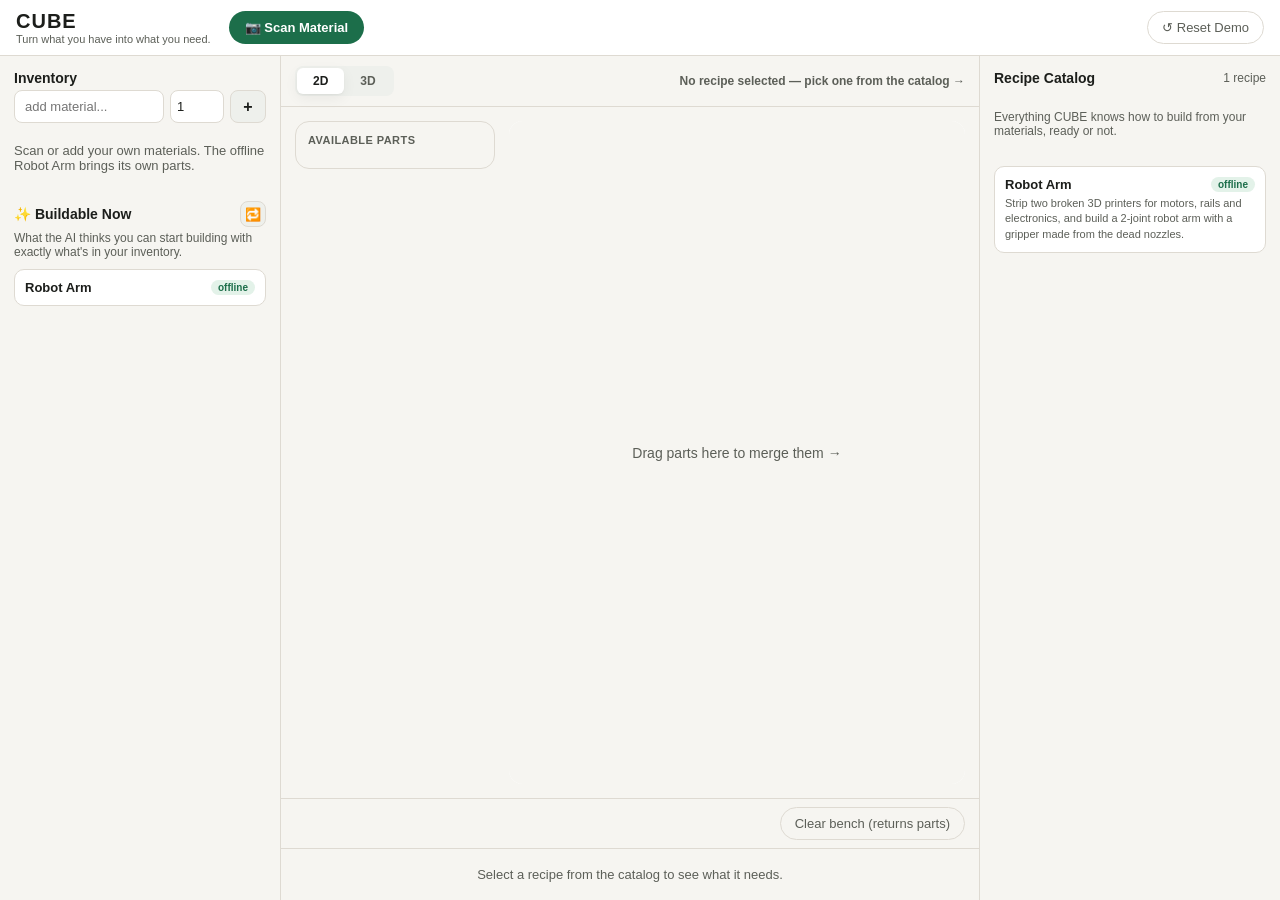
==== cube-mvp/index.html @ 304a88ef "Polish: recipe count plural, clearer inventory note, task board status" ====
<!DOCTYPE html>
<html lang="en">
<head>
<meta charset="UTF-8">
<meta name="viewport" content="width=device-width, initial-scale=1.0">
<title>CUBE — Scrap to Creation</title>
<link rel="stylesheet" href="style.css">
<script type="importmap">
{ "imports": { "three": "./vendor/three.module.js" } }
</script>
</head>
<body>

<header class="topbar">
  <div class="brand">
    <div class="brand-mark">CUBE</div>
    <div class="brand-tag">Turn what you have into what you need.</div>
  </div>
  <button class="scan-btn" id="scanBtn" title="Scan a material with your camera">📷 Scan Material</button>
  <div class="badges" id="badgeRow" aria-label="Badges earned"></div>
  <button class="reset-btn" id="resetBtn" title="Reset demo to a clean slate">↺ Reset Demo</button>
</header>

<div class="workspace-shell">

  <!-- LEFT PANEL -->
  <aside class="panel panel-left">
    <div class="panel-section">
      <div class="panel-section-head">
        <h3>Inventory</h3>
      </div>
      <form class="add-material-form compact" id="addMaterialForm">
        <input type="text" id="materialNameInput" placeholder="add material..." autocomplete="off" required>
        <input type="number" id="materialQtyInput" placeholder="qty" min="1" value="1" required>
        <button type="submit" class="icon-btn" title="Add">+</button>
      </form>
      <div class="card-grid compact" id="inventoryGrid"></div>
      <div class="empty-note" id="inventoryEmptyNote">Scan or add your own materials. The offline Robot Arm brings its own parts.</div>
    </div>

    <div class="panel-section">
      <div class="panel-section-head">
        <h3>✨ Buildable Now</h3>
        <button class="icon-btn small" id="refreshIdeasBtn" title="Generate / refresh ideas">🔁</button>
      </div>
      <p class="panel-hint">What the AI thinks you can start building with exactly what's in your inventory.</p>
      <div id="buildableNowList"></div>
      <div class="empty-note" id="buildableNowEmptyNote">Add materials, then generate ideas.</div>
      <div class="error-banner" id="generateError"></div>
    </div>
  </aside>

  <!-- CENTER VIEWER -->
  <main class="panel panel-center">
    <div class="viewer-toolbar">
      <div class="view-toggle" id="viewToggle">
        <button class="view-toggle-btn active" data-view="2d">2D</button>
        <button class="view-toggle-btn" data-view="3d">3D</button>
      </div>
      <div class="active-recipe-label" id="activeRecipeLabel">No recipe selected — pick one from the catalog →</div>
    </div>

    <div class="viewer-stage-wrap">
      <div class="palette" id="palette">
        <div class="palette-title">Available parts</div>
        <div class="palette-list" id="paletteList"></div>
      </div>

      <div class="viewer-stage">
        <!-- 2D merge canvas -->
        <div class="viewer-pane active" id="viewer2d">
          <div class="bench" id="bench">
            <div class="bench-empty" id="benchEmpty">Drag parts here to merge them →</div>
            <div class="hologram-row" id="hologramRow"></div>
          </div>
        </div>

        <!-- 3D viewer -->
        <div class="viewer-pane" id="viewer3d">
          <canvas id="threeCanvas"></canvas>
          <div class="viewer3d-hint">Drag to orbit · scroll to zoom · drag a part to move it</div>
        </div>
      </div>
    </div>

    <div class="viewer-actions">
      <button class="ghost-btn" id="clearBenchBtn">Clear bench (returns parts)</button>
    </div>

    <!-- requirements for the active recipe -->
    <div class="requirements-bar" id="requirementsBar">
      <div class="requirements-empty" id="requirementsEmpty">Select a recipe from the catalog to see what it needs.</div>
      <div class="requirements-active" id="requirementsActive" hidden>
        <div class="progress-row">
          <div class="progress-bar-track"><div class="progress-bar-fill" id="progressFill"></div></div>
          <span id="progressLabel">0 / 0 ready</span>
        </div>
        <ul class="req-list" id="reqList"></ul>
        <button class="primary-btn big" id="buildBtn" disabled>🔧 Build It</button>
      </div>
    </div>
  </main>

  <!-- RIGHT PANEL -->
  <aside class="panel panel-right">
    <div class="panel-section-head">
      <h3>Recipe Catalog</h3>
      <span class="hint" id="catalogCount"></span>
    </div>
    <p class="panel-hint">Everything CUBE knows how to build from your materials, ready or not.</p>
    <div id="catalogList"></div>
    <div class="empty-note" id="catalogEmptyNote">No recipes yet — add materials and generate ideas.</div>
  </aside>

</div>

<!-- SCAN MODAL -->
<div class="modal-overlay" id="scanModal">
  <div class="modal scan-modal">
    <h2>Scan Material</h2>
    <p class="sub" id="scanStatus">Point your camera at the item and capture.</p>

    <div class="scan-camera-wrap" id="scanCameraWrap">
      <video id="scanVideo" autoplay playsinline muted></video>
      <div class="scan-flash" id="scanFlash"></div>
    </div>
    <canvas id="scanCanvas" hidden></canvas>
    <img id="scanPreview" class="scan-preview" hidden alt="Captured material">

    <div class="scan-actions" id="scanActionsCapture">
      <button class="primary-btn big" id="captureBtn">📸 Capture</button>
      <button class="ghost-btn" id="scanManualBtn">Skip — type it in instead</button>
    </div>

    <div class="scan-result" id="scanResult" hidden>
      <label class="photo-label" for="scanNameInput">What CUBE thinks this is (edit if wrong)</label>
      <input type="text" id="scanNameInput">
      <input type="number" id="scanQtyInput" min="1" value="1">
      <div class="scan-actions">
        <button class="primary-btn" id="scanConfirmBtn">+ Add to inventory</button>
        <button class="ghost-btn" id="scanRetryBtn">Retake</button>
      </div>
    </div>

    <div class="manual-add" id="manualAddPanel" hidden>
      <label class="photo-label" for="manualNameInput">Material name</label>
      <input type="text" id="manualNameInput" placeholder="e.g. broken stepper motor" autocomplete="off">
      <input type="number" id="manualQtyInput" min="1" value="1">
      <div class="scan-actions">
        <button class="primary-btn" id="manualConfirmBtn">+ Add to inventory</button>
        <button class="ghost-btn" id="manualBackBtn">Back to camera</button>
      </div>
    </div>

    <button class="ghost-btn close-scan" id="closeScanBtn">Close</button>
  </div>
</div>

<!-- ASSEMBLY MODAL -->
<div class="modal-overlay" id="assemblyModal">
  <div class="modal">
    <h2>Assembly Guide</h2>
    <p class="sub" id="assemblyStatus">Follow the steps in order. Check each one off.</p>
    <div class="steps-loading" id="stepsLoading" hidden>✨ Asking the AI to write assembly steps for this build...</div>
    <ol class="steps-list" id="stepsList"></ol>

    <div class="photo-step" id="photoStep">
      <label class="photo-label" for="photoInput">Upload a progress photo</label>
      <input type="file" id="photoInput" accept="image/*">
      <img id="photoPreview" class="photo-preview" alt="Progress photo preview" hidden>
    </div>

    <button class="primary-btn big" id="completeBtn" disabled>✅ Mark Build Complete</button>
    <button class="ghost-btn" id="closeModalBtn">Close</button>
  </div>
</div>

<!-- COMPLETION OVERLAY -->
<div class="modal-overlay" id="completeModal">
  <div class="modal complete-modal">
    <div class="trophy">🏆</div>
    <h2 id="completeTitle">Build Complete</h2>
    <p class="pitch-line">"CUBE turns discarded materials into a playable engineering inventory. Scan what you have, combine parts to discover ideas, and follow an interactive assembly guide to build something real."</p>
    <button class="primary-btn big" id="closeCompleteBtn">Nice</button>
  </div>
</div>

<canvas id="confettiCanvas"></canvas>

<div class="toast" id="toast"></div>

<script type="module" src="app.js"></script>
</body>
</html>
---- cube-mvp/style.css ----
:root {
  --bg: #f6f5f1;
  --surface: #ffffff;
  --surface-2: #eef0ec;
  --text: #1c1e1b;
  --text-dim: #5c5f58;
  --border: #dedad2;
  --accent: #1c6e4a;
  --accent-ink: #ffffff;
  --red: #c0392b;
  --red-bg: #fbe9e7;
  --green: #1c6e4a;
  --green-bg: #e3f2e9;
  --shadow: 0 1px 2px rgba(0,0,0,.04), 0 4px 14px rgba(0,0,0,.06);
  --radius: 14px;
}

:root:not([data-theme="light"]) {
  @media (prefers-color-scheme: dark) {
    --bg: #15171a;
    --surface: #1f2226;
    --surface-2: #262a2f;
    --text: #eef0ec;
    --text-dim: #9aa09a;
    --border: #33373c;
    --accent: #4fcf8e;
    --accent-ink: #0b1310;
    --red: #ff6b5e;
    --red-bg: #3a2220;
    --green: #4fcf8e;
    --green-bg: #1c2e24;
    --shadow: 0 1px 2px rgba(0,0,0,.3), 0 6px 20px rgba(0,0,0,.4);
  }
}
:root[data-theme="dark"] {
  --bg: #15171a;
  --surface: #1f2226;
  --surface-2: #262a2f;
  --text: #eef0ec;
  --text-dim: #9aa09a;
  --border: #33373c;
  --accent: #4fcf8e;
  --accent-ink: #0b1310;
  --red: #ff6b5e;
  --red-bg: #3a2220;
  --green: #4fcf8e;
  --green-bg: #1c2e24;
  --shadow: 0 1px 2px rgba(0,0,0,.3), 0 6px 20px rgba(0,0,0,.4);
}

* { box-sizing: border-box; }
[hidden] { display: none !important; }
html, body { margin: 0; padding: 0; height: 100%; }
body {
  background: var(--bg);
  color: var(--text);
  font-family: -apple-system, BlinkMacSystemFont, "Segoe UI", Roboto, Helvetica, Arial, sans-serif;
  height: 100vh;
  display: flex;
  flex-direction: column;
  overflow: hidden;
}

/* ---------- Top bar ---------- */
.topbar {
  display: flex;
  align-items: center;
  gap: 14px;
  padding: 10px 16px;
  background: var(--surface);
  border-bottom: 1px solid var(--border);
  flex-wrap: wrap;
  flex: 0 0 auto;
}
.brand { display: flex; flex-direction: column; margin-right: 4px; }
.brand-mark { font-size: 20px; font-weight: 800; letter-spacing: 1px; }
.brand-tag { font-size: 11px; color: var(--text-dim); }

.scan-btn {
  background: var(--accent);
  color: var(--accent-ink);
  border: none;
  border-radius: 999px;
  padding: 9px 16px;
  font-size: 13px;
  font-weight: 700;
  cursor: pointer;
}

.badges { display: flex; gap: 6px; flex-wrap: wrap; margin-left: auto; }
.badge-pill {
  background: var(--green-bg);
  color: var(--green);
  border-radius: 999px;
  padding: 4px 10px;
  font-size: 12px;
  font-weight: 700;
  white-space: nowrap;
}
.reset-btn, .ghost-btn {
  background: transparent;
  border: 1px solid var(--border);
  color: var(--text-dim);
  border-radius: 999px;
  padding: 8px 14px;
  font-size: 13px;
  cursor: pointer;
}
.reset-btn:hover, .ghost-btn:hover { border-color: var(--text-dim); color: var(--text); }

.icon-btn {
  background: var(--surface-2);
  border: 1px solid var(--border);
  color: var(--text);
  border-radius: 8px;
  width: 36px;
  font-weight: 800;
  cursor: pointer;
  font-size: 16px;
}
.icon-btn.small { width: 26px; height: 26px; font-size: 13px; padding: 0; }

.primary-btn {
  background: var(--accent);
  color: var(--accent-ink);
  border: none;
  border-radius: 10px;
  padding: 10px 18px;
  font-size: 14px;
  font-weight: 700;
  cursor: pointer;
}
.primary-btn:disabled { opacity: .35; cursor: not-allowed; }
.primary-btn.big { padding: 14px 20px; font-size: 16px; width: 100%; margin-top: 4px; }

.hint { font-size: 12px; color: var(--text-dim); }
.panel-hint { font-size: 12px; color: var(--text-dim); margin: 2px 0 10px; }

.empty-note { color: var(--text-dim); font-size: 13px; padding: 10px 0; display: none; }
.empty-note.visible { display: block; }

.error-banner {
  display: none;
  margin-top: 10px;
  background: var(--red-bg);
  color: var(--red);
  border-radius: 10px;
  padding: 10px 12px;
  font-size: 12px;
  line-height: 1.5;
}
.error-banner.visible { display: block; }

/* ---------- 3-panel shell ---------- */
.workspace-shell {
  flex: 1 1 auto;
  min-height: 0;
  display: grid;
  grid-template-columns: 280px 1fr 300px;
  gap: 1px;
  background: var(--border);
  overflow: hidden;
}
@media (max-width: 980px) {
  .workspace-shell { grid-template-columns: 1fr; grid-template-rows: auto auto auto; overflow-y: auto; }
}

.panel {
  background: var(--bg);
  overflow-y: auto;
  padding: 14px;
  min-height: 0;
}
.panel-left, .panel-right { display: flex; flex-direction: column; gap: 18px; }
.panel-section-head { display: flex; align-items: center; justify-content: space-between; gap: 8px; margin-bottom: 4px; }
.panel-section-head h3 { margin: 0; font-size: 14px; }

/* ---------- Inventory / material cards ---------- */
.add-material-form { display: flex; gap: 6px; margin-bottom: 10px; }
.add-material-form input[type="text"] {
  flex: 1; min-width: 0;
  padding: 8px 10px; border-radius: 8px; border: 1px solid var(--border);
  background: var(--surface); color: var(--text); font-size: 13px;
}
.add-material-form input[type="number"] {
  width: 54px; padding: 8px 6px; border-radius: 8px; border: 1px solid var(--border);
  background: var(--surface); color: var(--text); font-size: 13px;
}

.card-grid { display: grid; grid-template-columns: repeat(auto-fill, minmax(130px, 1fr)); gap: 8px; }
.card-grid.compact { grid-template-columns: 1fr 1fr; }
.item-card {
  background: var(--surface);
  border: 1px solid var(--border);
  border-radius: 10px;
  box-shadow: var(--shadow);
  padding: 8px;
  display: flex;
  flex-direction: column;
  gap: 5px;
}
.item-icon {
  width: 30px; height: 30px;
  border-radius: 8px;
  display: flex; align-items: center; justify-content: center;
  font-weight: 800; font-size: 10px; color: #fff;
}
.item-name { font-size: 11px; font-weight: 700; line-height: 1.25; }
.item-qty-row { display: flex; align-items: center; justify-content: space-between; margin-top: auto; }
.item-qty { font-size: 14px; font-weight: 800; }
.qty-controls { display: flex; gap: 3px; }
.qty-btn {
  width: 20px; height: 20px; border-radius: 5px; border: 1px solid var(--border);
  background: var(--surface-2); color: var(--text); cursor: pointer; font-weight: 700; font-size: 11px;
  display: flex; align-items: center; justify-content: center;
}
.item-remove {
  background: transparent; border: none; color: var(--text-dim);
  cursor: pointer; font-size: 12px; padding: 0; line-height: 1; align-self: flex-end;
}
.item-remove:hover { color: var(--red); }

/* ---------- Buildable-now & catalog lists ---------- */
.idea-row {
  background: var(--surface);
  border: 1px solid var(--border);
  border-radius: 10px;
  padding: 10px;
  margin-bottom: 8px;
  cursor: pointer;
  transition: border-color .15s;
}
.idea-row:hover { border-color: var(--accent); }
.idea-row.active { border-color: var(--accent); box-shadow: 0 0 0 2px var(--accent); }
.idea-row-top { display: flex; align-items: center; justify-content: space-between; gap: 6px; }
.idea-row-title { font-size: 13px; font-weight: 700; }
.idea-row .pitch { font-size: 11px; color: var(--text-dim); margin: 4px 0 0; line-height: 1.4; }
.idea-badge {
  font-size: 10px; font-weight: 700; padding: 2px 7px; border-radius: 999px; white-space: nowrap; flex-shrink: 0;
}
.idea-badge.offline-badge { background: var(--green-bg); color: var(--green); }
.idea-badge.match-badge { background: var(--surface-2); color: var(--text-dim); }
.idea-badge.ready-badge { background: var(--green-bg); color: var(--green); }

/* ---------- Center viewer ---------- */
.panel-center { display: flex; flex-direction: column; padding: 0; gap: 0; overflow: hidden; }

.viewer-toolbar {
  display: flex; align-items: center; justify-content: space-between; gap: 10px;
  padding: 10px 14px; border-bottom: 1px solid var(--border); flex: 0 0 auto;
}
.view-toggle { display: flex; background: var(--surface-2); border-radius: 8px; padding: 2px; }
.view-toggle-btn {
  background: transparent; border: none; padding: 6px 16px; font-size: 12px; font-weight: 700;
  color: var(--text-dim); border-radius: 6px; cursor: pointer;
}
.view-toggle-btn.active { background: var(--surface); color: var(--text); box-shadow: var(--shadow); }
.active-recipe-label { font-size: 12px; font-weight: 600; color: var(--text-dim); text-align: right; }

.viewer-stage-wrap { flex: 1 1 auto; display: grid; grid-template-columns: 200px 1fr; gap: 14px; min-height: 0; padding: 14px; }
@media (max-width: 760px) { .viewer-stage-wrap { grid-template-columns: 1fr; } }

.viewer-stage { position: relative; min-height: 300px; background: var(--surface); border-radius: var(--radius); overflow: hidden; }
.viewer-pane { position: absolute; inset: 0; display: none; overflow: auto; }
.viewer-pane.active { display: block; }
#viewer3d.viewer-pane.active { display: flex; overflow: hidden; }

.palette {
  background: var(--bg);
  border: 1px solid var(--border);
  border-radius: var(--radius);
  padding: 12px;
  align-self: start;
  max-height: 100%;
  overflow-y: auto;
}
.palette-title { font-size: 11px; font-weight: 700; text-transform: uppercase; letter-spacing: .04em; color: var(--text-dim); margin-bottom: 10px; }
.palette-list { display: flex; flex-direction: column; gap: 8px; }

.chip {
  display: flex; align-items: center; gap: 8px;
  background: var(--surface-2);
  border: 1px solid var(--border);
  border-radius: 999px;
  padding: 6px 10px 6px 6px;
  cursor: grab;
  user-select: none;
  font-size: 12px;
  font-weight: 600;
}
.chip.disabled { opacity: .35; cursor: not-allowed; }
.chip-icon {
  width: 24px; height: 24px; border-radius: 50%;
  display: flex; align-items: center; justify-content: center;
  color: #fff; font-size: 10px; font-weight: 800; flex-shrink: 0;
}
.chip-qty { color: var(--text-dim); font-weight: 700; margin-left: 2px; }
/* Part icons (parts.js, TASKS.md #2) */
.item-icon, .chip-icon { color: #fff; }
.item-icon svg { width: 20px; height: 20px; }
.chip-icon svg { width: 16px; height: 16px; }

.bench {
  position: absolute;
  inset: 0;
  background: var(--bg);
  overflow: hidden;
}
.bench-empty {
  position: absolute; inset: 0;
  display: flex; align-items: center; justify-content: center;
  color: var(--text-dim); font-size: 14px; pointer-events: none; text-align: center; padding: 20px;
}
.bench-token {
  position: absolute;
  display: flex; align-items: center; gap: 6px;
  background: var(--surface-2);
  border: 1px solid var(--border);
  border-radius: 999px;
  padding: 6px 10px 6px 6px;
  cursor: grab;
  font-size: 12px;
  font-weight: 700;
  box-shadow: var(--shadow);
  touch-action: none;
}
.hologram-row {
  position: absolute; top: 10px; left: 10px; right: 10px;
  display: flex; flex-wrap: wrap; gap: 6px; pointer-events: none; z-index: 2;
}
.hologram-chip {
  display: flex; align-items: center; gap: 5px;
  border-radius: 999px; padding: 4px 9px 4px 4px;
  font-size: 11px; font-weight: 700;
  border: 2px dashed var(--accent); color: var(--accent); background: color-mix(in srgb, var(--accent) 8%, transparent);
}
.hologram-chip.satisfied { border-style: solid; background: var(--green-bg); color: var(--green); }
.hologram-chip .chip-icon { width: 18px; height: 18px; font-size: 8px; }
.hologram-chip .chip-icon svg { width: 12px; height: 12px; }
.bench-token.shake { animation: shake .3s; }
@keyframes shake {
  0%,100% { transform: translateX(0); }
  25% { transform: translateX(-4px); }
  75% { transform: translateX(4px); }
}

.viewer-actions { display: flex; justify-content: flex-end; padding: 8px 14px; border-top: 1px solid var(--border); flex: 0 0 auto; }

#threeCanvas { width: 100%; height: 100%; display: block; }
.viewer3d-hint {
  position: absolute; bottom: 10px; left: 50%; transform: translateX(-50%);
  font-size: 11px; color: var(--text-dim); background: var(--surface); padding: 4px 10px;
  border-radius: 999px; border: 1px solid var(--border); pointer-events: none;
}

/* ---------- Requirements bar (bottom of center panel) ---------- */
.requirements-bar { flex: 0 0 auto; border-top: 1px solid var(--border); padding: 12px 14px; max-height: 38vh; overflow-y: auto; }
.requirements-empty { font-size: 13px; color: var(--text-dim); text-align: center; padding: 6px; }
.progress-row { display: flex; align-items: center; gap: 10px; margin-bottom: 10px; }
.progress-bar-track { flex: 1; height: 8px; background: var(--surface-2); border-radius: 999px; overflow: hidden; }
.progress-bar-fill { height: 100%; width: 0%; background: var(--accent); transition: width .3s ease; }
#progressLabel { font-size: 12px; color: var(--text-dim); white-space: nowrap; }

.req-list { list-style: none; margin: 0 0 8px; padding: 0; display: grid; grid-template-columns: repeat(auto-fill, minmax(180px,1fr)); gap: 6px; }
.req-item {
  display: flex; align-items: center; justify-content: space-between;
  padding: 7px 10px;
  border-radius: 10px;
  font-size: 12px;
  font-weight: 600;
}
.req-item.red { background: var(--red-bg); color: var(--red); }
.req-item.green { background: var(--green-bg); color: var(--green); }
.req-count { font-weight: 800; }

/* ---------- Modals ---------- */
.modal-overlay {
  position: fixed; inset: 0; background: rgba(0,0,0,.5);
  display: none; align-items: center; justify-content: center;
  padding: 20px; z-index: 100;
}
.modal-overlay.visible { display: flex; }
.modal {
  background: var(--surface);
  border-radius: var(--radius);
  padding: 24px;
  max-width: 480px;
  width: 100%;
  max-height: 86vh;
  overflow-y: auto;
  box-shadow: var(--shadow);
}
.modal h2 { margin-top: 0; }
.modal .sub { color: var(--text-dim); font-size: 14px; }

.steps-loading { font-size: 13px; color: var(--text-dim); padding: 16px 0; text-align: center; }
.steps-list { padding-left: 0; margin: 0 0 16px; list-style: none; display: flex; flex-direction: column; gap: 10px; }
.step-item { display: flex; gap: 10px; align-items: flex-start; font-size: 14px; }
.step-item input[type="checkbox"] { margin-top: 3px; width: 18px; height: 18px; flex-shrink: 0; }
.step-item.done span { text-decoration: line-through; color: var(--text-dim); }

.photo-step { margin: 16px 0; display: flex; flex-direction: column; gap: 8px; }
.photo-label { font-size: 13px; font-weight: 700; }
.photo-preview { max-width: 100%; border-radius: 10px; margin-top: 6px; }

.complete-modal { text-align: center; }
.trophy { font-size: 48px; }
.pitch-line { font-size: 14px; color: var(--text-dim); font-style: italic; margin: 10px 0 18px; }

/* ---------- Scan modal ---------- */
.scan-modal { max-width: 420px; }
.scan-camera-wrap {
  position: relative;
  background: #000;
  border-radius: 10px;
  overflow: hidden;
  aspect-ratio: 4 / 3;
  margin: 12px 0;
}
#scanVideo { width: 100%; height: 100%; object-fit: cover; display: block; }
.scan-flash {
  position: absolute; inset: 0; background: #fff; opacity: 0; pointer-events: none;
}
.scan-flash.flash { animation: flash .35s ease-out; }
@keyframes flash { 0% { opacity: .9; } 100% { opacity: 0; } }
.scan-preview { width: 100%; border-radius: 10px; margin: 12px 0; display: block; }
.scan-actions { display: flex; gap: 8px; margin-top: 10px; flex-wrap: wrap; }
.scan-result input, .manual-add input {
  width: 100%; padding: 9px 11px; border-radius: 8px; border: 1px solid var(--border);
  background: var(--surface); color: var(--text); font-size: 13px; margin-top: 4px; margin-bottom: 8px;
}
.close-scan { margin-top: 14px; width: 100%; }

#confettiCanvas {
  position: fixed; inset: 0; pointer-events: none; z-index: 200; display: none;
}

.toast {
  position: fixed; bottom: 24px; left: 50%; transform: translateX(-50%) translateY(20px);
  background: var(--text); color: var(--bg);
  padding: 10px 18px; border-radius: 999px; font-size: 13px; font-weight: 600;
  opacity: 0; transition: opacity .25s, transform .25s;
  pointer-events: none; z-index: 300;
  max-width: 90vw; text-align: center;
}
.toast.visible { opacity: 1; transform: translateX(-50%) translateY(0); }

/* =================================================================
   Mobile + accessibility pass (TASKS.md #8)
   ================================================================= */

/* Visible keyboard focus everywhere (mouse clicks stay clean). */
:focus-visible { outline: 3px solid var(--accent); outline-offset: 2px; }
.idea-row:focus-visible, .chip:focus-visible { outline-offset: 1px; }

/* Palette chips start a drag on pointerdown. Without this, a finger drag on
   a touchscreen scrolls the page and the browser cancels the pointer events. */
.chip { touch-action: none; }

/* Bigger tap targets on touch devices. */
@media (pointer: coarse) {
  .qty-btn { width: 32px; height: 32px; font-size: 14px; }
  .item-remove { font-size: 16px; padding: 4px; }
  .icon-btn.small { width: 36px; height: 36px; }
  .view-toggle-btn { padding: 10px 20px; }
  .chip { padding: 9px 12px 9px 8px; }
}

/* Respect the OS "reduce motion" setting. */
@media (prefers-reduced-motion: reduce) {
  *, *::before, *::after { animation-duration: .01ms !important; transition-duration: .01ms !important; }
}

/* Stacked layout below 980px: the page scrolls as one column instead of
   squeezing three fixed-height panels into the viewport. */
@media (max-width: 980px) {
  body { height: auto; min-height: 100vh; overflow: visible; }
  .workspace-shell { display: flex; flex-direction: column; overflow: visible; }
  .panel { overflow: visible; }
  /* Pick a recipe first, then craft: catalog sits above the viewer. */
  .panel-left { order: 1; }
  .panel-right { order: 2; }
  .panel-center { order: 3; overflow: visible; }
  .viewer-stage-wrap { flex: 0 0 auto; }
  .viewer-stage { height: 380px; }
  .requirements-bar { max-height: none; }
}

@media (max-width: 760px) {
  .viewer-stage-wrap { padding: 10px; gap: 10px; }
  .palette { max-height: none; }
  .palette-list { flex-direction: row; flex-wrap: wrap; }
  .viewer-toolbar { flex-wrap: wrap; }
  .active-recipe-label { text-align: left; }
  .card-grid.compact { grid-template-columns: repeat(auto-fill, minmax(140px, 1fr)); }
  .req-list { grid-template-columns: 1fr 1fr; }
  .hologram-row { top: 6px; left: 6px; right: 6px; gap: 4px; }
  .hologram-chip { font-size: 10px; padding: 3px 7px 3px 3px; }
  .viewer3d-hint { white-space: nowrap; font-size: 10px; }
  .modal { padding: 18px; max-height: 92vh; }
  .topbar { gap: 10px; padding: 10px 12px; }
}

@media (max-width: 420px) {
  .req-list { grid-template-columns: 1fr; }
  .brand-tag { display: none; }
  .scan-btn { padding: 9px 12px; }
}
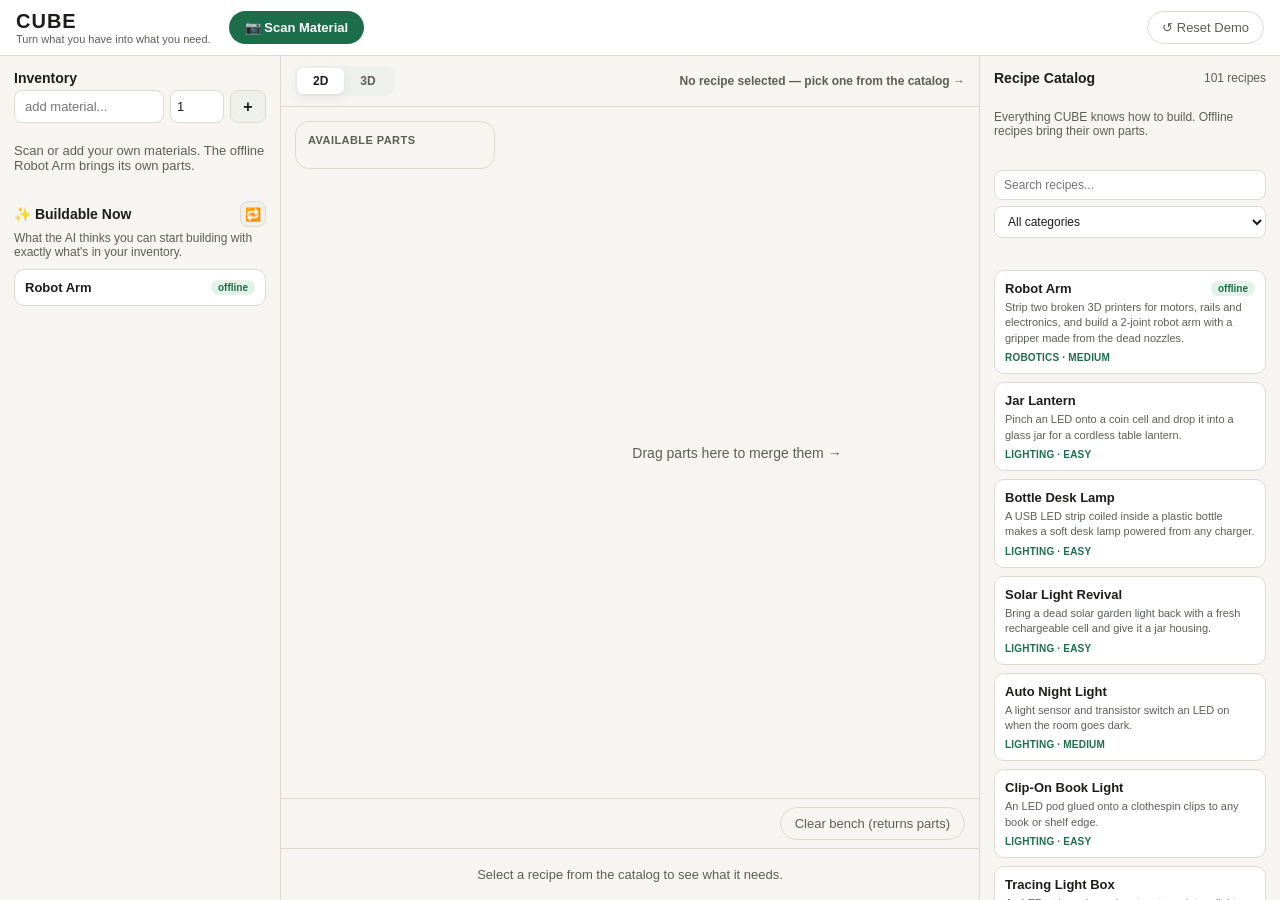
==== commit 43ab3cf5: "Add offline recipe pack: 100 basic builds playable with no API key - cube-mvp/recipes/pack.json: 100" ====
--- a/cube-mvp/index.html
+++ b/cube-mvp/index.html
@@ -107,7 +107,11 @@
       <h3>Recipe Catalog</h3>
       <span class="hint" id="catalogCount"></span>
     </div>
-    <p class="panel-hint">Everything CUBE knows how to build from your materials, ready or not.</p>
+    <p class="panel-hint">Everything CUBE knows how to build. Offline recipes bring their own parts.</p>
+    <div class="catalog-filter">
+      <input type="search" id="catalogSearch" placeholder="Search recipes..." aria-label="Search recipes" autocomplete="off">
+      <select id="catalogCategory" aria-label="Filter by category"><option value="">All categories</option></select>
+    </div>
     <div id="catalogList"></div>
     <div class="empty-note" id="catalogEmptyNote">No recipes yet — add materials and generate ideas.</div>
   </aside>
@@ -180,6 +184,7 @@
   <div class="modal complete-modal">
     <div class="trophy">🏆</div>
     <h2 id="completeTitle">Build Complete</h2>
+    <p class="complete-next" id="completeNext" hidden></p>
     <p class="pitch-line">"CUBE turns discarded materials into a playable engineering inventory. Scan what you have, combine parts to discover ideas, and follow an interactive assembly guide to build something real."</p>
     <button class="primary-btn big" id="closeCompleteBtn">Nice</button>
   </div>
--- a/cube-mvp/style.css
+++ b/cube-mvp/style.css
@@ -235,6 +235,15 @@
 .idea-row-top { display: flex; align-items: center; justify-content: space-between; gap: 6px; }
 .idea-row-title { font-size: 13px; font-weight: 700; }
 .idea-row .pitch { font-size: 11px; color: var(--text-dim); margin: 4px 0 0; line-height: 1.4; }
+.idea-meta { font-size: 10px; font-weight: 600; letter-spacing: .02em; color: var(--accent); margin-top: 6px; text-transform: uppercase; }
+.catalog-filter { display: flex; flex-wrap: wrap; gap: 6px; margin-bottom: 10px; position: sticky; top: 0; z-index: 2; background: var(--bg); padding: 4px 0; }
+.catalog-filter input, .catalog-filter select {
+  font: inherit; font-size: 12px; color: var(--text); background: var(--surface);
+  border: 1px solid var(--border); border-radius: 8px; padding: 7px 9px; min-width: 0;
+}
+.catalog-filter input, .catalog-filter select { flex: 1 1 100%; }
+.catalog-filter input:focus-visible, .catalog-filter select:focus-visible { outline: 2px solid var(--accent); outline-offset: 1px; }
+.complete-next { font-size: 14px; font-weight: 600; color: var(--accent); margin: 4px 0 12px; line-height: 1.45; }
 .idea-badge {
   font-size: 10px; font-weight: 700; padding: 2px 7px; border-radius: 999px; white-space: nowrap; flex-shrink: 0;
 }
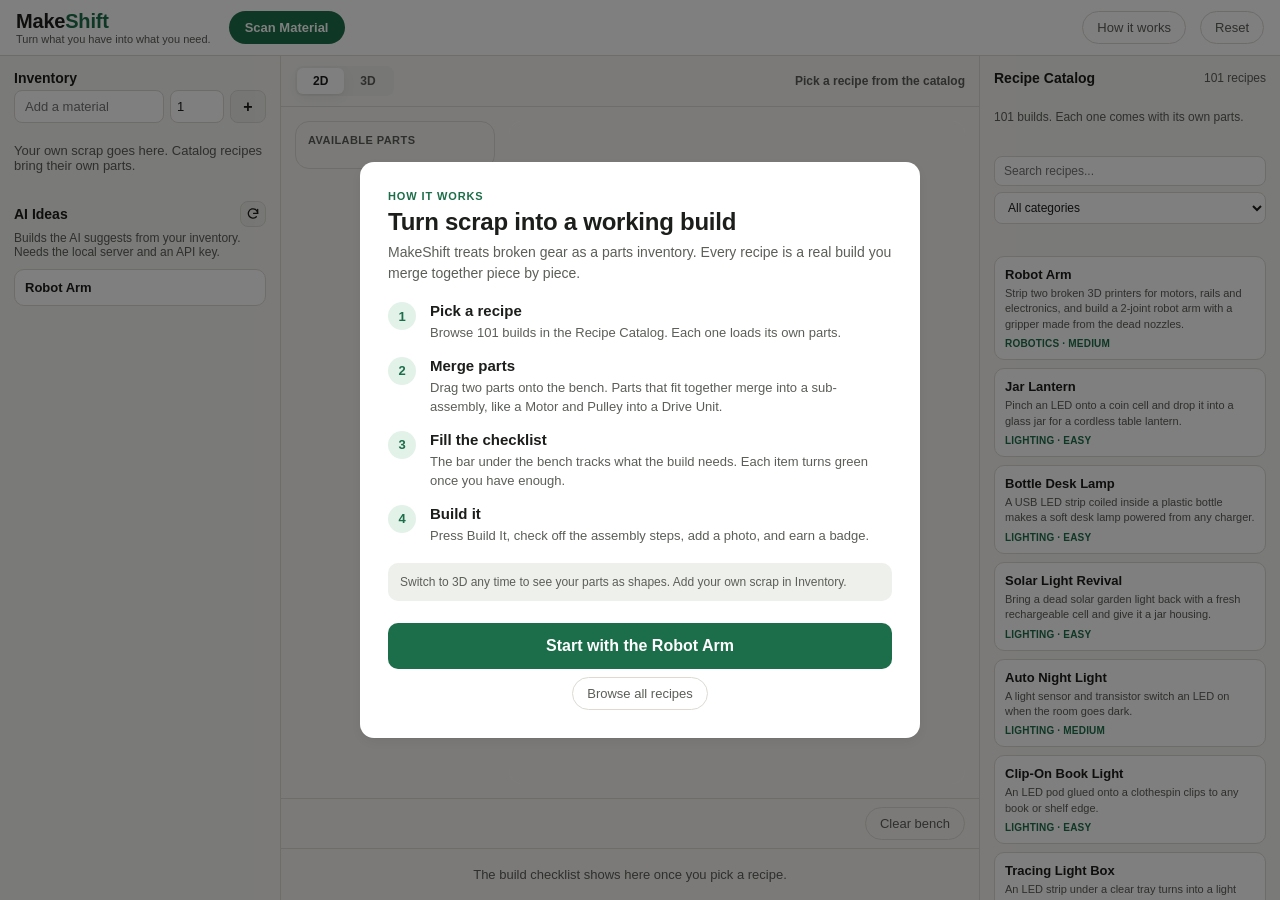
==== commit 161d7d13: "Rename CUBE to MakeShift, clean up the UI, add a how-it-works screen - How-it-works screen opens on " ====
--- a/cube-mvp/index.html
+++ b/cube-mvp/index.html
@@ -3,7 +3,7 @@
 <head>
 <meta charset="UTF-8">
 <meta name="viewport" content="width=device-width, initial-scale=1.0">
-<title>CUBE — Scrap to Creation</title>
+<title>MakeShift</title>
 <link rel="stylesheet" href="style.css">
 <script type="importmap">
 { "imports": { "three": "./vendor/three.module.js" } }
@@ -13,12 +13,13 @@
 
 <header class="topbar">
   <div class="brand">
-    <div class="brand-mark">CUBE</div>
+    <div class="brand-mark">Make<span>Shift</span></div>
     <div class="brand-tag">Turn what you have into what you need.</div>
   </div>
-  <button class="scan-btn" id="scanBtn" title="Scan a material with your camera">📷 Scan Material</button>
+  <button class="scan-btn" id="scanBtn" title="Scan a material with your camera">Scan Material</button>
   <div class="badges" id="badgeRow" aria-label="Badges earned"></div>
-  <button class="reset-btn" id="resetBtn" title="Reset demo to a clean slate">↺ Reset Demo</button>
+  <button class="ghost-btn" id="helpBtn" title="Show how MakeShift works">How it works</button>
+  <button class="reset-btn" id="resetBtn" title="Reset demo to a clean slate">Reset</button>
 </header>
 
 <div class="workspace-shell">
@@ -30,20 +31,20 @@
         <h3>Inventory</h3>
       </div>
       <form class="add-material-form compact" id="addMaterialForm">
-        <input type="text" id="materialNameInput" placeholder="add material..." autocomplete="off" required>
+        <input type="text" id="materialNameInput" placeholder="Add a material" autocomplete="off" required>
         <input type="number" id="materialQtyInput" placeholder="qty" min="1" value="1" required>
         <button type="submit" class="icon-btn" title="Add">+</button>
       </form>
       <div class="card-grid compact" id="inventoryGrid"></div>
-      <div class="empty-note" id="inventoryEmptyNote">Scan or add your own materials. The offline Robot Arm brings its own parts.</div>
+      <div class="empty-note" id="inventoryEmptyNote">Your own scrap goes here. Catalog recipes bring their own parts.</div>
     </div>
 
     <div class="panel-section">
       <div class="panel-section-head">
-        <h3>✨ Buildable Now</h3>
-        <button class="icon-btn small" id="refreshIdeasBtn" title="Generate / refresh ideas">🔁</button>
-      </div>
-      <p class="panel-hint">What the AI thinks you can start building with exactly what's in your inventory.</p>
+        <h3>AI Ideas</h3>
+        <button class="icon-btn small" id="refreshIdeasBtn" title="Generate ideas from your inventory" aria-label="Generate ideas from your inventory"><svg viewBox="0 0 24 24" width="14" height="14" aria-hidden="true" fill="none" stroke="currentColor" stroke-width="2.2" stroke-linecap="round" stroke-linejoin="round"><path d="M20 11a8 8 0 1 0-2.3 5.7"/><path d="M20 4v7h-7"/></svg></button>
+      </div>
+      <p class="panel-hint">Builds the AI suggests from your inventory. Needs the local server and an API key.</p>
       <div id="buildableNowList"></div>
       <div class="empty-note" id="buildableNowEmptyNote">Add materials, then generate ideas.</div>
       <div class="error-banner" id="generateError"></div>
@@ -57,7 +58,7 @@
         <button class="view-toggle-btn active" data-view="2d">2D</button>
         <button class="view-toggle-btn" data-view="3d">3D</button>
       </div>
-      <div class="active-recipe-label" id="activeRecipeLabel">No recipe selected — pick one from the catalog →</div>
+      <div class="active-recipe-label" id="activeRecipeLabel">Pick a recipe from the catalog</div>
     </div>
 
     <div class="viewer-stage-wrap">
@@ -70,7 +71,7 @@
         <!-- 2D merge canvas -->
         <div class="viewer-pane active" id="viewer2d">
           <div class="bench" id="bench">
-            <div class="bench-empty" id="benchEmpty">Drag parts here to merge them →</div>
+            <div class="bench-empty" id="benchEmpty"><strong>Pick a recipe to start</strong><span>Choose any build from the catalog. Its parts appear on the left.</span></div>
             <div class="hologram-row" id="hologramRow"></div>
           </div>
         </div>
@@ -84,19 +85,19 @@
     </div>
 
     <div class="viewer-actions">
-      <button class="ghost-btn" id="clearBenchBtn">Clear bench (returns parts)</button>
+      <button class="ghost-btn" id="clearBenchBtn">Clear bench</button>
     </div>
 
     <!-- requirements for the active recipe -->
     <div class="requirements-bar" id="requirementsBar">
-      <div class="requirements-empty" id="requirementsEmpty">Select a recipe from the catalog to see what it needs.</div>
+      <div class="requirements-empty" id="requirementsEmpty">The build checklist shows here once you pick a recipe.</div>
       <div class="requirements-active" id="requirementsActive" hidden>
         <div class="progress-row">
           <div class="progress-bar-track"><div class="progress-bar-fill" id="progressFill"></div></div>
           <span id="progressLabel">0 / 0 ready</span>
         </div>
         <ul class="req-list" id="reqList"></ul>
-        <button class="primary-btn big" id="buildBtn" disabled>🔧 Build It</button>
+        <button class="primary-btn big" id="buildBtn" disabled>Build It</button>
       </div>
     </div>
   </main>
@@ -107,15 +108,37 @@
       <h3>Recipe Catalog</h3>
       <span class="hint" id="catalogCount"></span>
     </div>
-    <p class="panel-hint">Everything CUBE knows how to build. Offline recipes bring their own parts.</p>
+    <p class="panel-hint">101 builds. Each one comes with its own parts.</p>
     <div class="catalog-filter">
       <input type="search" id="catalogSearch" placeholder="Search recipes..." aria-label="Search recipes" autocomplete="off">
       <select id="catalogCategory" aria-label="Filter by category"><option value="">All categories</option></select>
     </div>
     <div id="catalogList"></div>
-    <div class="empty-note" id="catalogEmptyNote">No recipes yet — add materials and generate ideas.</div>
+    <div class="empty-note" id="catalogEmptyNote">No recipes yet. Add materials and generate ideas.</div>
   </aside>
 
+</div>
+
+<!-- HOW IT WORKS (shown before the workspace on first visit) -->
+<div class="modal-overlay" id="introModal" role="dialog" aria-modal="true" aria-labelledby="introTitle">
+  <div class="modal intro-modal">
+    <div class="intro-head">
+      <div class="intro-eyebrow">How it works</div>
+      <h2 id="introTitle">Turn scrap into a working build</h2>
+      <p class="sub">MakeShift treats broken gear as a parts inventory. Every recipe is a real build you merge together piece by piece.</p>
+    </div>
+    <ol class="intro-steps">
+      <li><span class="intro-num">1</span><div><strong>Pick a recipe</strong><p>Browse 101 builds in the Recipe Catalog. Each one loads its own parts.</p></div></li>
+      <li><span class="intro-num">2</span><div><strong>Merge parts</strong><p>Drag two parts onto the bench. Parts that fit together merge into a sub-assembly, like a Motor and Pulley into a Drive Unit.</p></div></li>
+      <li><span class="intro-num">3</span><div><strong>Fill the checklist</strong><p>The bar under the bench tracks what the build needs. Each item turns green once you have enough.</p></div></li>
+      <li><span class="intro-num">4</span><div><strong>Build it</strong><p>Press Build It, check off the assembly steps, add a photo, and earn a badge.</p></div></li>
+    </ol>
+    <p class="intro-tip">Switch to 3D any time to see your parts as shapes. Add your own scrap in Inventory.</p>
+    <div class="intro-actions">
+      <button class="primary-btn big" id="introDemoBtn">Start with the Robot Arm</button>
+      <button class="ghost-btn" id="introStartBtn">Browse all recipes</button>
+    </div>
+  </div>
 </div>
 
 <!-- SCAN MODAL -->
@@ -132,12 +155,12 @@
     <img id="scanPreview" class="scan-preview" hidden alt="Captured material">
 
     <div class="scan-actions" id="scanActionsCapture">
-      <button class="primary-btn big" id="captureBtn">📸 Capture</button>
-      <button class="ghost-btn" id="scanManualBtn">Skip — type it in instead</button>
+      <button class="primary-btn big" id="captureBtn">Capture</button>
+      <button class="ghost-btn" id="scanManualBtn">Type it in instead</button>
     </div>
 
     <div class="scan-result" id="scanResult" hidden>
-      <label class="photo-label" for="scanNameInput">What CUBE thinks this is (edit if wrong)</label>
+      <label class="photo-label" for="scanNameInput">What MakeShift thinks this is (edit if wrong)</label>
       <input type="text" id="scanNameInput">
       <input type="number" id="scanQtyInput" min="1" value="1">
       <div class="scan-actions">
@@ -165,7 +188,7 @@
   <div class="modal">
     <h2>Assembly Guide</h2>
     <p class="sub" id="assemblyStatus">Follow the steps in order. Check each one off.</p>
-    <div class="steps-loading" id="stepsLoading" hidden>✨ Asking the AI to write assembly steps for this build...</div>
+    <div class="steps-loading" id="stepsLoading" hidden>Asking the AI to write assembly steps for this build...</div>
     <ol class="steps-list" id="stepsList"></ol>
 
     <div class="photo-step" id="photoStep">
@@ -174,7 +197,7 @@
       <img id="photoPreview" class="photo-preview" alt="Progress photo preview" hidden>
     </div>
 
-    <button class="primary-btn big" id="completeBtn" disabled>✅ Mark Build Complete</button>
+    <button class="primary-btn big" id="completeBtn" disabled>Mark Build Complete</button>
     <button class="ghost-btn" id="closeModalBtn">Close</button>
   </div>
 </div>
@@ -182,11 +205,11 @@
 <!-- COMPLETION OVERLAY -->
 <div class="modal-overlay" id="completeModal">
   <div class="modal complete-modal">
-    <div class="trophy">🏆</div>
+    <div class="trophy" aria-hidden="true"><svg viewBox="0 0 24 24" width="40" height="40" fill="none" stroke="currentColor" stroke-width="2" stroke-linecap="round" stroke-linejoin="round"><circle cx="12" cy="12" r="10"/><path d="m7.5 12.5 3 3 6-6.5"/></svg></div>
     <h2 id="completeTitle">Build Complete</h2>
     <p class="complete-next" id="completeNext" hidden></p>
-    <p class="pitch-line">"CUBE turns discarded materials into a playable engineering inventory. Scan what you have, combine parts to discover ideas, and follow an interactive assembly guide to build something real."</p>
-    <button class="primary-btn big" id="closeCompleteBtn">Nice</button>
+    <p class="pitch-line">MakeShift turns discarded materials into a playable engineering inventory. Scan what you have, combine parts to discover ideas, and follow an interactive assembly guide to build something real.</p>
+    <button class="primary-btn big" id="closeCompleteBtn">Done</button>
   </div>
 </div>
 
--- a/cube-mvp/style.css
+++ b/cube-mvp/style.css
@@ -73,7 +73,8 @@
   flex: 0 0 auto;
 }
 .brand { display: flex; flex-direction: column; margin-right: 4px; }
-.brand-mark { font-size: 20px; font-weight: 800; letter-spacing: 1px; }
+.brand-mark { font-size: 20px; font-weight: 800; letter-spacing: -0.01em; }
+.brand-mark span { color: var(--accent); }
 .brand-tag { font-size: 11px; color: var(--text-dim); }
 
 .scan-btn {
@@ -317,9 +318,11 @@
 }
 .bench-empty {
   position: absolute; inset: 0;
-  display: flex; align-items: center; justify-content: center;
-  color: var(--text-dim); font-size: 14px; pointer-events: none; text-align: center; padding: 20px;
-}
+  display: flex; flex-direction: column; gap: 6px; align-items: center; justify-content: center;
+  color: var(--text-dim); font-size: 13px; pointer-events: none; text-align: center; padding: 20px;
+}
+.bench-empty strong { color: var(--text); font-size: 15px; }
+.bench-empty span { max-width: 34ch; line-height: 1.45; }
 .bench-token {
   position: absolute;
   display: flex; align-items: center; gap: 6px;
@@ -413,8 +416,28 @@
 .photo-preview { max-width: 100%; border-radius: 10px; margin-top: 6px; }
 
 .complete-modal { text-align: center; }
-.trophy { font-size: 48px; }
-.pitch-line { font-size: 14px; color: var(--text-dim); font-style: italic; margin: 10px 0 18px; }
+.trophy { color: var(--accent); display: flex; justify-content: center; margin-bottom: 4px; }
+.pitch-line { font-size: 13px; color: var(--text-dim); margin: 10px 0 18px; line-height: 1.5; }
+
+/* ---------- How it works ---------- */
+.intro-modal { max-width: 560px; padding: 28px; }
+.intro-head { display: flex; flex-direction: column; gap: 6px; margin-bottom: 18px; }
+.intro-head h2 { margin: 0; font-size: 24px; letter-spacing: -0.01em; text-wrap: balance; }
+.intro-head .sub { margin: 0; line-height: 1.5; }
+.intro-eyebrow { font-size: 11px; font-weight: 700; letter-spacing: .08em; text-transform: uppercase; color: var(--accent); }
+.intro-steps { list-style: none; margin: 0; padding: 0; display: flex; flex-direction: column; gap: 14px; }
+.intro-steps li { display: flex; gap: 14px; align-items: flex-start; }
+.intro-steps strong { font-size: 15px; }
+.intro-steps p { margin: 3px 0 0; font-size: 13px; line-height: 1.5; color: var(--text-dim); }
+.intro-num {
+  flex: 0 0 28px; height: 28px; border-radius: 50%;
+  display: flex; align-items: center; justify-content: center;
+  background: var(--green-bg); color: var(--accent); font-weight: 800; font-size: 13px;
+}
+.intro-tip { margin: 18px 0 0; padding: 10px 12px; border-radius: 10px; background: var(--surface-2); font-size: 12px; color: var(--text-dim); line-height: 1.5; }
+.intro-actions { display: flex; flex-direction: column; gap: 8px; margin-top: 18px; }
+.intro-actions .ghost-btn { align-self: center; }
+#refreshIdeasBtn { display: flex; align-items: center; justify-content: center; }
 
 /* ---------- Scan modal ---------- */
 .scan-modal { max-width: 420px; }
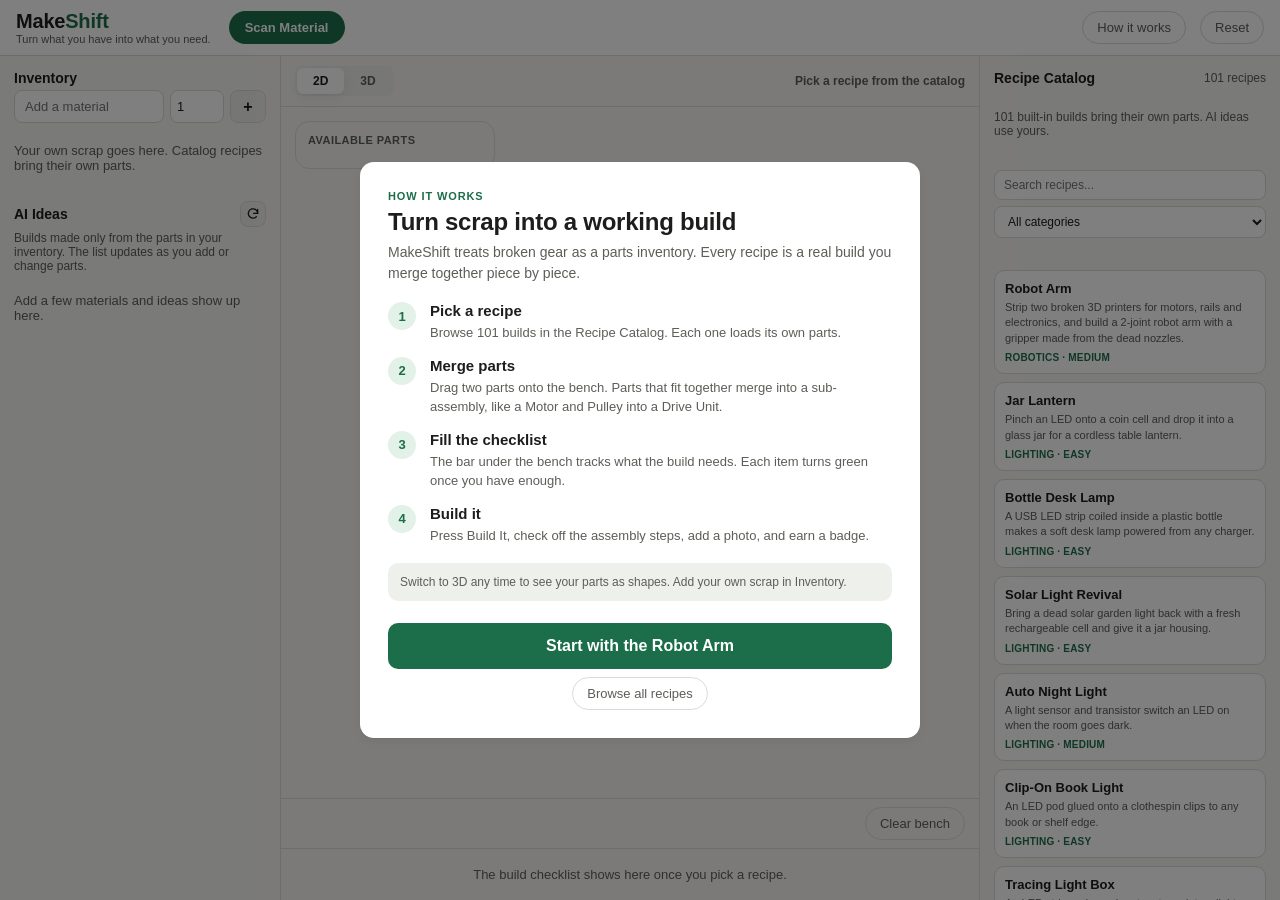
==== commit cf02fa43: "AI ideas: use only your parts, return 10+, refresh as you edit, add a merge guide The app sent the m" ====
--- a/cube-mvp/index.html
+++ b/cube-mvp/index.html
@@ -41,12 +41,13 @@
 
     <div class="panel-section">
       <div class="panel-section-head">
-        <h3>AI Ideas</h3>
+        <h3>AI Ideas <span class="hint" id="ideasCount"></span></h3>
         <button class="icon-btn small" id="refreshIdeasBtn" title="Generate ideas from your inventory" aria-label="Generate ideas from your inventory"><svg viewBox="0 0 24 24" width="14" height="14" aria-hidden="true" fill="none" stroke="currentColor" stroke-width="2.2" stroke-linecap="round" stroke-linejoin="round"><path d="M20 11a8 8 0 1 0-2.3 5.7"/><path d="M20 4v7h-7"/></svg></button>
       </div>
-      <p class="panel-hint">Builds the AI suggests from your inventory. Needs the local server and an API key.</p>
+      <p class="panel-hint">Builds made only from the parts in your inventory. The list updates as you add or change parts.</p>
+      <div class="ideas-status" id="ideasStatus" role="status" hidden></div>
       <div id="buildableNowList"></div>
-      <div class="empty-note" id="buildableNowEmptyNote">Add materials, then generate ideas.</div>
+      <div class="empty-note" id="buildableNowEmptyNote">Add a few materials and ideas show up here.</div>
       <div class="error-banner" id="generateError"></div>
     </div>
   </aside>
@@ -96,6 +97,7 @@
           <div class="progress-bar-track"><div class="progress-bar-fill" id="progressFill"></div></div>
           <span id="progressLabel">0 / 0 ready</span>
         </div>
+        <div class="merge-guide" id="mergeGuide" hidden></div>
         <ul class="req-list" id="reqList"></ul>
         <button class="primary-btn big" id="buildBtn" disabled>Build It</button>
       </div>
@@ -108,7 +110,7 @@
       <h3>Recipe Catalog</h3>
       <span class="hint" id="catalogCount"></span>
     </div>
-    <p class="panel-hint">101 builds. Each one comes with its own parts.</p>
+    <p class="panel-hint">101 built-in builds bring their own parts. AI ideas use yours.</p>
     <div class="catalog-filter">
       <input type="search" id="catalogSearch" placeholder="Search recipes..." aria-label="Search recipes" autocomplete="off">
       <select id="catalogCategory" aria-label="Filter by category"><option value="">All categories</option></select>
--- a/cube-mvp/style.css
+++ b/cube-mvp/style.css
@@ -383,7 +383,28 @@
 }
 .req-item.red { background: var(--red-bg); color: var(--red); }
 .req-item.green { background: var(--green-bg); color: var(--green); }
+.req-asis { font-size: 10px; font-weight: 700; letter-spacing: .04em; text-transform: uppercase; opacity: .75; margin-left: 4px; }
 .req-count { font-weight: 800; }
+
+/* ---------- Merge guide: how to build the active recipe ---------- */
+.merge-guide { margin: 0 0 10px; }
+.merge-guide-head { font-size: 11px; font-weight: 700; letter-spacing: .06em; text-transform: uppercase; color: var(--text-dim); margin-bottom: 6px; }
+.merge-list { list-style: none; margin: 0; padding: 0; display: flex; flex-direction: column; gap: 4px; counter-reset: merge; }
+.merge-step {
+  display: flex; align-items: center; justify-content: space-between; gap: 10px;
+  padding: 6px 10px; border-radius: 8px; border: 1px solid var(--border);
+  background: var(--surface); font-size: 12px; counter-increment: merge;
+}
+.merge-step::before { content: counter(merge); flex: 0 0 18px; height: 18px; border-radius: 50%; display: flex; align-items: center; justify-content: center; font-size: 10px; font-weight: 800; background: var(--surface-2); color: var(--text-dim); }
+.merge-parts { flex: 1 1 auto; min-width: 0; }
+.merge-parts b { color: var(--text-dim); font-weight: 700; margin: 0 2px; }
+.merge-left { font-weight: 700; color: var(--accent); white-space: nowrap; font-variant-numeric: tabular-nums; }
+.merge-step.done { background: var(--green-bg); border-color: transparent; color: var(--green); }
+.merge-step.done::before { content: "\2713"; background: transparent; color: var(--green); }
+.merge-step.done .merge-left { color: var(--green); opacity: .8; }
+.merge-missing { margin: 6px 0 0; font-size: 12px; color: var(--red); }
+.ideas-status { font-size: 12px; color: var(--accent); font-weight: 600; margin: -4px 0 8px; }
+.panel-section-head h3 .hint { font-weight: 600; margin-left: 4px; }
 
 /* ---------- Modals ---------- */
 .modal-overlay {
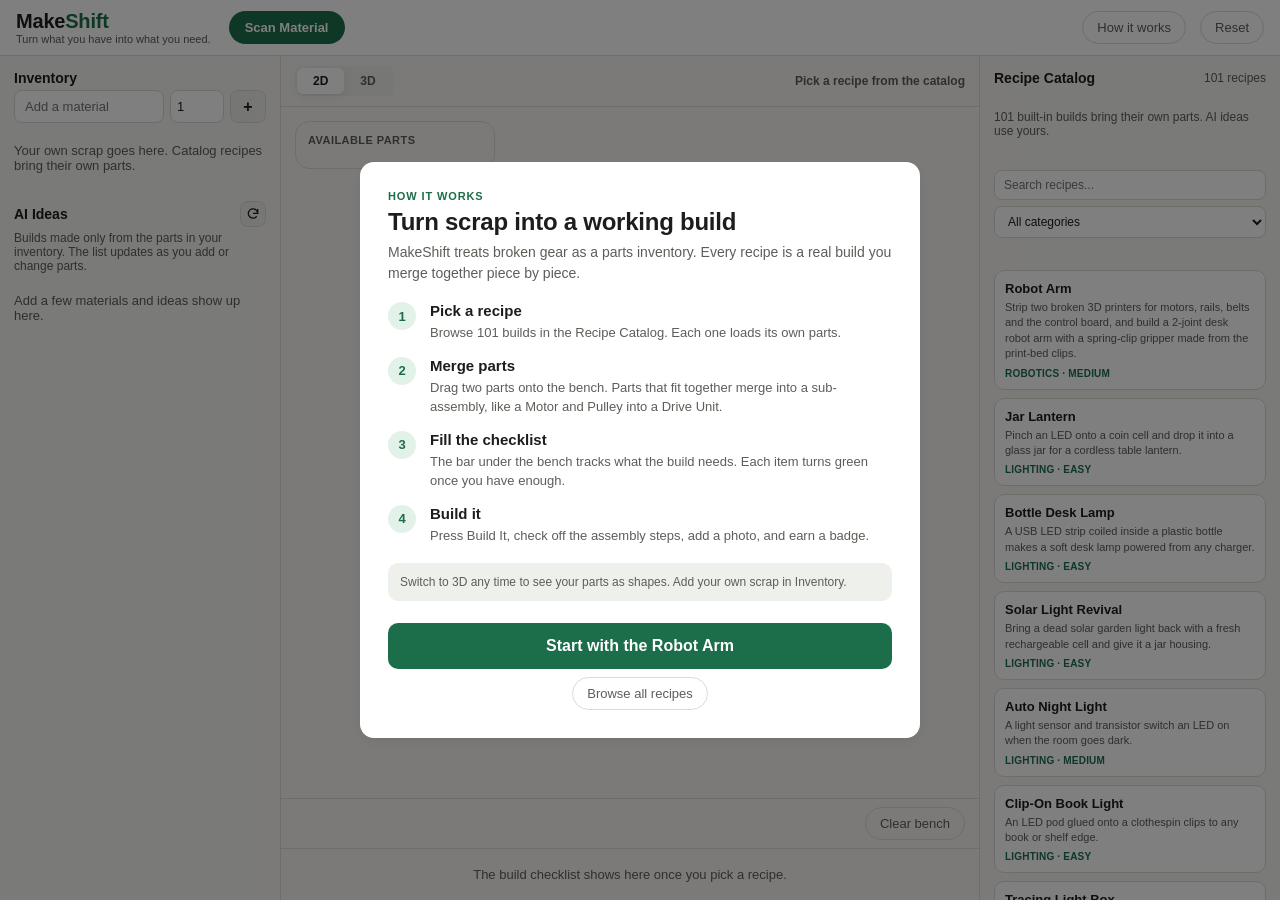
==== commit d917c421: "Real-model quality run, plausibility checks, demo hardening, catalog matching Critique items 2, 3 an" ====
--- a/cube-mvp/index.html
+++ b/cube-mvp/index.html
@@ -50,6 +50,14 @@
       <div class="empty-note" id="buildableNowEmptyNote">Add a few materials and ideas show up here.</div>
       <div class="error-banner" id="generateError"></div>
     </div>
+
+    <div class="panel-section" id="catalogMatches" hidden>
+      <div class="panel-section-head">
+        <h3>Catalog matches</h3>
+      </div>
+      <p class="panel-hint">Built-in recipes ranked by how many of their parts you have. Works without the AI.</p>
+      <div id="catalogMatchList"></div>
+    </div>
   </aside>
 
   <!-- CENTER VIEWER -->
@@ -99,6 +107,11 @@
         </div>
         <div class="merge-guide" id="mergeGuide" hidden></div>
         <ul class="req-list" id="reqList"></ul>
+        <div class="source-finder" id="sourceFinder">
+          <button class="ghost-btn source-finder-btn" id="findSourcesBtn" type="button">Where can I find these materials?</button>
+          <span class="source-finder-hint" id="sourceFinderHint">AI suggests safe reuse and salvage sources for the raw parts.</span>
+          <div class="source-suggestions" id="sourceSuggestions" hidden aria-live="polite"></div>
+        </div>
         <button class="primary-btn big" id="buildBtn" disabled>Build It</button>
       </div>
     </div>
--- a/cube-mvp/style.css
+++ b/cube-mvp/style.css
@@ -349,6 +349,16 @@
 .hologram-chip.satisfied { border-style: solid; background: var(--green-bg); color: var(--green); }
 .hologram-chip .chip-icon { width: 18px; height: 18px; font-size: 8px; }
 .hologram-chip .chip-icon svg { width: 12px; height: 12px; }
+.final-hologram-card {
+  display: grid; grid-template-columns: auto auto; align-items: center; column-gap: 7px;
+  border: 1px solid color-mix(in srgb, var(--accent) 55%, var(--border));
+  border-radius: 10px; padding: 5px 9px;
+  background: color-mix(in srgb, var(--accent) 13%, var(--surface)); color: var(--text);
+  box-shadow: 0 4px 14px rgba(0,0,0,.08);
+}
+.final-hologram-label { grid-row: span 2; font-size: 9px; font-weight: 800; letter-spacing: .08em; text-transform: uppercase; color: var(--accent); }
+.final-hologram-card strong { font-size: 12px; line-height: 1.1; }
+.final-hologram-arrow { font-size: 9px; color: var(--text-dim); }
 .bench-token.shake { animation: shake .3s; }
 @keyframes shake {
   0%,100% { transform: translateX(0); }
@@ -405,6 +415,19 @@
 .merge-missing { margin: 6px 0 0; font-size: 12px; color: var(--red); }
 .ideas-status { font-size: 12px; color: var(--accent); font-weight: 600; margin: -4px 0 8px; }
 .panel-section-head h3 .hint { font-weight: 600; margin-left: 4px; }
+
+.source-finder { margin: 10px 0 12px; }
+.source-finder[hidden] { display: none; }
+.source-finder-btn { width: 100%; justify-content: center; }
+.source-finder-hint { display: block; margin-top: 5px; font-size: 11px; line-height: 1.35; color: var(--text-dim); text-align: center; }
+.source-suggestions { display: grid; grid-template-columns: repeat(auto-fit, minmax(210px, 1fr)); gap: 8px; margin-top: 10px; }
+.source-suggestions[hidden] { display: none; }
+.source-mode-note { grid-column: 1 / -1; margin: 0; padding: 7px 9px; border-radius: 8px; background: var(--surface-2); color: var(--text-dim); font-size: 11px; }
+.source-card { border: 1px solid var(--border); border-radius: 10px; padding: 9px 10px; background: var(--surface); font-size: 11px; line-height: 1.4; }
+.source-card-title { font-size: 12px; font-weight: 800; color: var(--text); }
+.source-card ul { margin: 5px 0; padding-left: 17px; }
+.source-card p { margin: 5px 0 0; color: var(--text-dim); }
+.source-card .source-safety { color: var(--red); }
 
 /* ---------- Modals ---------- */
 .modal-overlay {
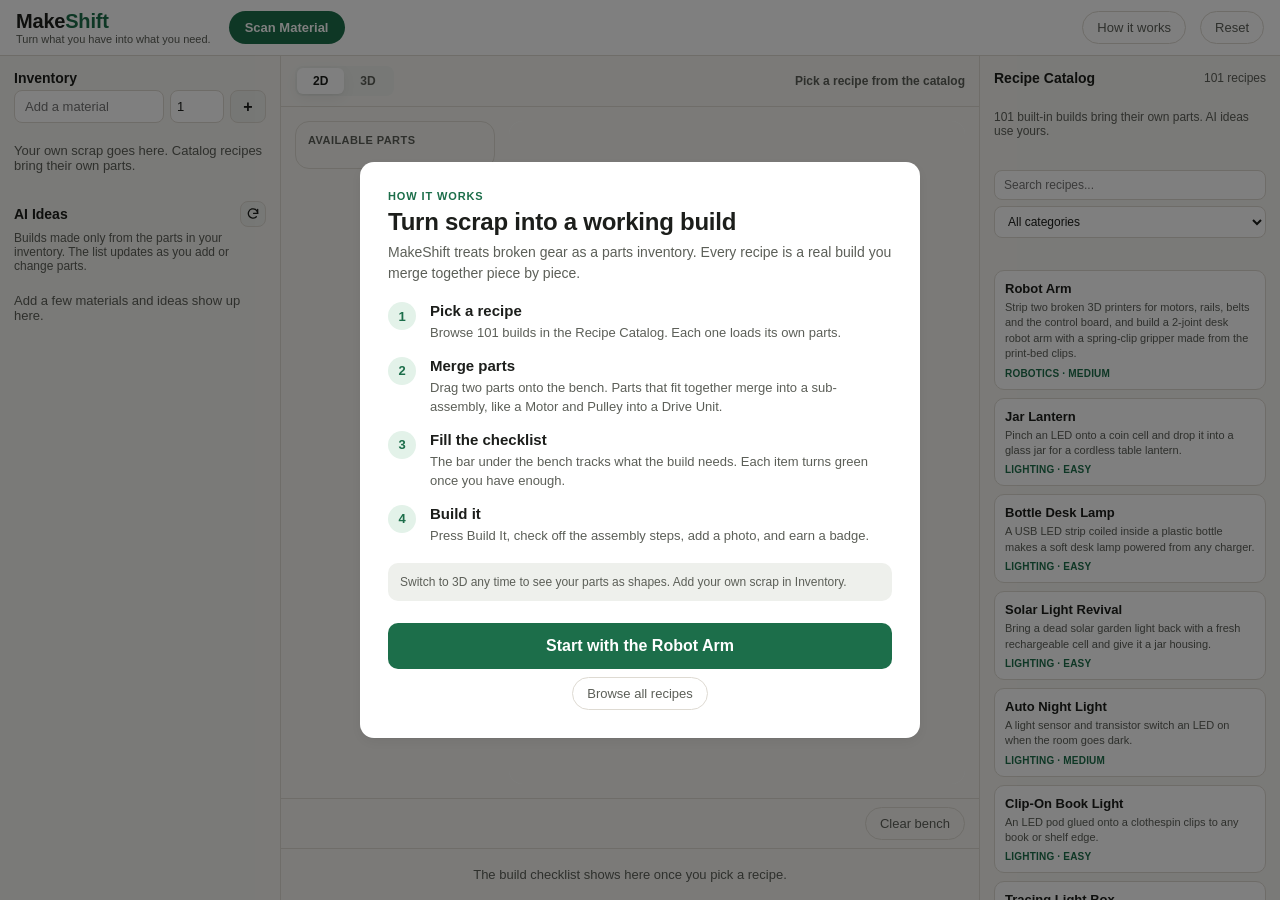
==== commit 8d6471a6: "One canonical URL, sharper sourcing, scan privacy notice, docs match Gemini Critique items 4, 6 and " ====
--- a/cube-mvp/index.html
+++ b/cube-mvp/index.html
@@ -161,6 +161,7 @@
   <div class="modal scan-modal">
     <h2>Scan Material</h2>
     <p class="sub" id="scanStatus">Point your camera at the item and capture.</p>
+    <p class="scan-privacy">Your photo goes to Google's Gemini AI service to name the part. MakeShift doesn't keep it. Avoid photographing people or private papers.</p>
 
     <div class="scan-camera-wrap" id="scanCameraWrap">
       <video id="scanVideo" autoplay playsinline muted></video>
--- a/cube-mvp/style.css
+++ b/cube-mvp/style.css
@@ -485,6 +485,7 @@
 
 /* ---------- Scan modal ---------- */
 .scan-modal { max-width: 420px; }
+.scan-privacy { font-size: 11px; line-height: 1.4; color: var(--text-dim); margin: -4px 0 10px; }
 .scan-camera-wrap {
   position: relative;
   background: #000;
